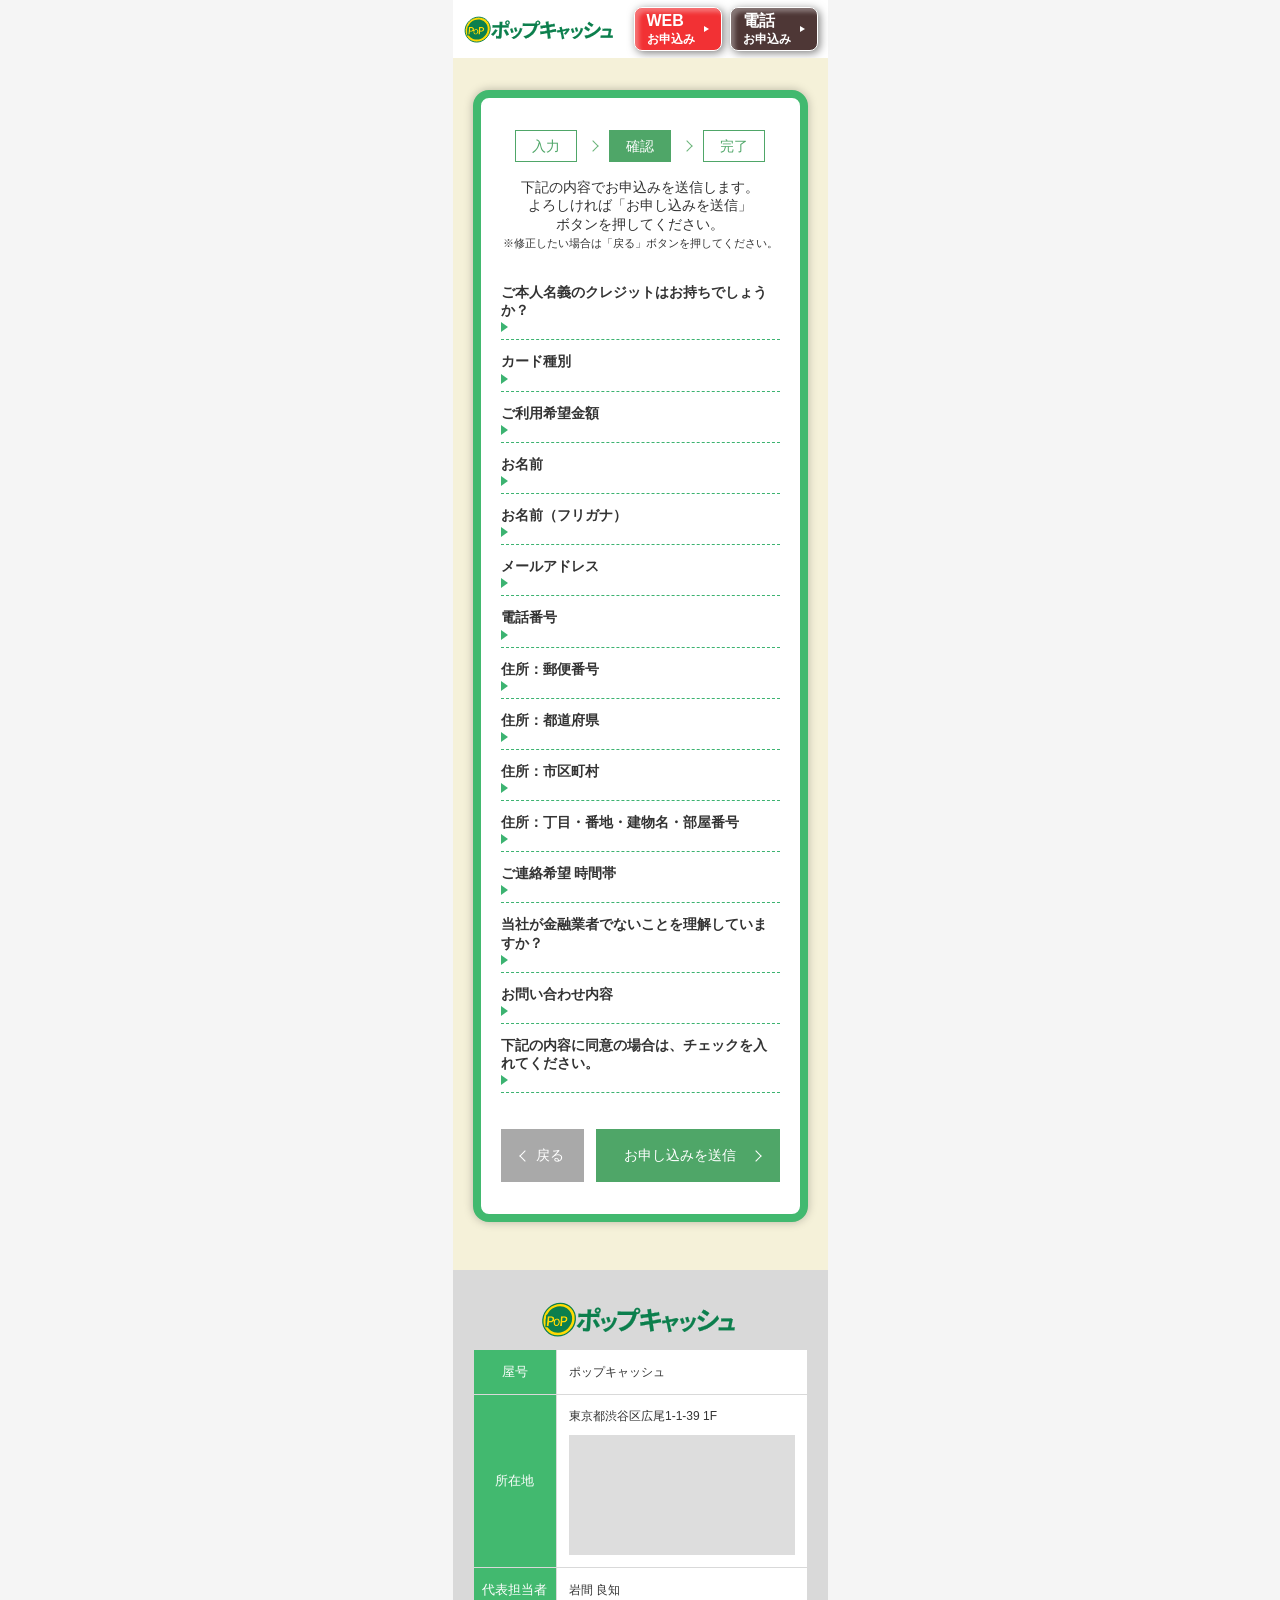
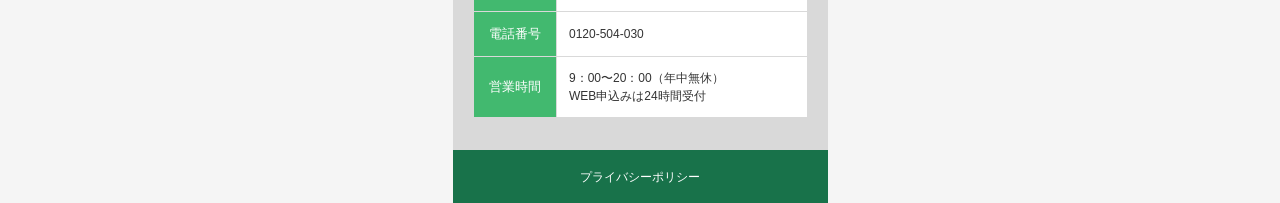
==== confirm.html @ c1fc719c "form確認ページ途中" ====
<!DOCTYPE html>
<html lang="ja">
<head>
  <meta charset="UTF-8" />
  <meta name="viewport" content="width=device-width, initial-scale=1.0" />

  <title>ポップキャッシュ</title>

  <!-- CSS -->
  <link rel="stylesheet" href="css/style.css" />
  <link rel="stylesheet" href="css/component.css" />

<!-- Swiper CSS -->
<link
  rel="stylesheet"
  href="https://cdn.jsdelivr.net/npm/swiper@11/swiper-bundle.min.css"
/>

</head>

<body>
  <div class="wrapper">

  <!-- Header -->
  <header class="header">
    <div class="container header__inner">
  
      <h1 class="header__logo">
        <img src="img/common-logo.svg" alt="ポップキャッシュ">
      </h1>
  
      <div class="header__actions">
        <a href="#form" class="header__btn header__btn--red">
          <span class="header__btn-main">WEB</span>
          <span class="header__btn-sub">お申込み</span>
        </a>
        
        <a href="#" class="header__btn header__btn--dark">
          <span class="header__btn-main">電話</span>
          <span class="header__btn-sub">お申込み</span>
        </a>
      </div>
  
    </div>
  </header>

    <!-- フォーム -->
    <section class="form_confirm">
      <div class="form__inner">
        <!-- ステップ -->
        <div class="form__step">
          <div class="form__stepItem">入力</div>
          <div class="form__stepArrow"></div>
          <div class="form__stepItem is-active">確認</div>
          <div class="form__stepArrow"></div>
          <div class="form__stepItem">完了</div>
        </div>
      
        <p class="form__note">
          下記の内容でお申込みを送信します。<br>
          よろしければ「お申し込みを送信」<br>
          ボタンを押してください。<br>
          <span>※修正したい場合は「戻る」ボタンを押してください。</span>
        </p>

        <div class="confirmItem">
          <p>ご本人名義のクレジットはお持ちでしょうか？</p>
          <p class="js-card"></p>
        </div>
        
        <div class="confirmItem">
          <p>カード種別</p>
          <p class="js-cardType"></p>
        </div>
        
        <div class="confirmItem">
          <p>ご利用希望金額</p>
          <p class="js-amount"></p>
        </div>
        
        <div class="confirmItem">
          <p>お名前</p>
          <p class="js-fullname"></p>
        </div>
        
        <div class="confirmItem">
          <p>お名前（フリガナ）</p>
          <p class="js-furigana"></p>
        </div>
        
        <div class="confirmItem">
          <p>メールアドレス</p>
          <p class="js-email"></p>
        </div>
        
        <div class="confirmItem">
          <p>電話番号</p>
          <p class="js-tel"></p>
        </div>
        
        <div class="confirmItem">
          <p>住所：郵便番号</p>
          <p class="js-postnumber"></p>
        </div>
        
        <div class="confirmItem">
          <p>住所：都道府県</p>
          <p class="js-prefecture"></p>
        </div>
        
        <div class="confirmItem">
          <p>住所：市区町村</p>
          <p class="js-city"></p>
        </div>
        
        <div class="confirmItem">
          <p>住所：丁目・番地・建物名・部屋番号</p>
          <p class="js-address"></p>
        </div>
        
        <div class="confirmItem">
          <p>ご連絡希望 時間帯</p>
          <p class="js-preferredContactTime"></p>
        </div>
        
        <div class="confirmItem">
          <p>当社が金融業者でないことを理解していますか？</p>
          <p class="js-agreement_not_financial"></p>
        </div>
        
        <div class="confirmItem">
          <p>お問い合わせ内容</p>
          <p class="js-content"></p>
        </div>

        <div class="confirmItem">
          <p>下記の内容に同意の場合は、チェックを入れてください。</p>
          <p class="js-agree"></p>
        </div>
      
      
        <!-- ボタン -->
        <div class="form__submit form__submit_confirm">
          <button type="button" class="back-button" onclick="history.back()">戻る</button>
          <button type="button" class="js-confirm">お申し込みを送信</button>
        </div>

      </div>      
    </section>

    <!-- 会社概要 -->
    <section class="company">
      <div class="company__inner">
        <div class="company__title">
          <img src="img/common-logo.svg" alt="ポップキャッシュ">
        </div>
        <table class="company__table">
          <tr>
            <th>屋号</th>
            <td>ポップキャッシュ</td>
          </tr>
          <tr>
            <th>所在地</th>
            <td>
              東京都渋谷区広尾1-1-39 1F
              <div class="company__map">
                <iframe
                src="https://www.google.com/maps?q=東京都渋谷区広尾1-1-39&z=14&output=embed"
                width="100%"
                height="120"
                style="border:0;"
                loading="lazy">
              </iframe>
              </div>
            </td>
          </tr>
          <tr>
            <th>代表担当者</th>
            <td>岩間 良知</td>
          </tr>
          <tr>
            <th>電話番号</th>
            <td>0120-504-030</td>
          </tr>
          <tr>
            <th>営業時間</th>
            <td>
              9：00〜20：00（年中無休）<br>
              WEB申込みは24時間受付
            </td>
          </tr>
        </table>
      </div>
    </section>

    <!-- フッター -->
    <footer class="footer">
      <a href="#" class="footer__link">プライバシーポリシー</a>
    </footer>

    <!-- モーダル -->
    <div class="modal" id="privacyModal">
      <div class="modal__overlay"></div>
      <div class="modal__content">
        <button class="modal__close"></button>      
        <div class="modal__inner">
          <h2 class="modal__title">プライバシーポリシー</h2>      
          <div class="modal__body">
            <p>
              ポップキャッシュ（以下『当サイト』と言う）は、お客様の情報の保護に関しまして細心の注意を払って参りましたが、昨今の個人情報の漏えい等の事件・事故が頻繁に取りざたされている状況に鑑み、私どもは改めて個人情報を保護、管理することが弊社の事業活動の根幹に関わる責務であることを再確認し、すべての従業員が以下の項目について取り組むべく宣言致します。の情報の保護に関しまして細心の注意を払って参りましたが...
            </p>      
            <ul>
              <li>
                当サイトは、あらかじめご本人から同意を得た場合、又は法令により認められている場合を除き、通知若しくは公表した利用目的のため、又は取得状況からみて明らかな利用目的のためにのみ個人情報を利用致します。
              </li>
              <li>
                当サイトは、あらかじめご本人から同意を得た場合、又は法令により認められている場合を除き、個人情報を第三者に開示又は提供いたしません。
              </li>
              <li>
                当サイトは、個人情報への不正アクセス、個人情報の紛失、破壊、改ざん又は漏えい等を防止するために、個人情報を安全に管理し、セキュリティの確保・向上及び是正に努めます。
              </li>
            </ul>
          </div>
        </div>
      </div>
    </div>

    <!-- JS -->
    <script src="https://cdn.jsdelivr.net/npm/swiper@11/swiper-bundle.min.js"></script>
    <script src="js/main.js"></script>
    <script src="js/form.js"></script>

    <script>
      // =========================
      // confirm表示
      // =========================
      const raw = sessionStorage.getItem('formData');
      const data = raw ? JSON.parse(raw) : null;

      if (data) {
        document.querySelector('.js-card').textContent =
          data.card === 'yes' ? 'はい' : 'いいえ';

        document.querySelector('.js-cardType').textContent = data.cardType || '';
        document.querySelector('.js-amount').textContent = data.amount + '万円';

        document.querySelector('.js-fullname').textContent = data.fullname || '';
        document.querySelector('.js-furigana').textContent = data.furigana || '';
        document.querySelector('.js-email').textContent = data.email || '';
        document.querySelector('.js-tel').textContent = data.tel || '';

        document.querySelector('.js-postnumber').textContent = data.postnumber || '';
        document.querySelector('.js-prefecture').textContent = data.prefecture || '';
        document.querySelector('.js-city').textContent = data.city || '';
        document.querySelector('.js-address').textContent = data.address || '';

        document.querySelector('.js-preferredContactTime').textContent =
          data.preferredContactTime || '';

        document.querySelector('.js-agreement_not_financial').textContent =
          data.agreement_not_financial === 'yes' ? 'はい' : 'いいえ';

        document.querySelector('.js-content').textContent = data.content || 'ー';

        document.querySelector('.js-agree').textContent =
          data.agreement === 'yes' ? '同意する' : 'ー';
      }
    </script>

  </body>
</html>
---- css/style.css ----
/* =========================
   reset
========================= */
*,
*::before,
*::after {
  box-sizing: border-box;
}

body, h1, h2, h3, p, ul, li {
  margin: 0;
  padding: 0;
}

ul {
  list-style: none;
}

img {
  max-width: 100%;
  display: block;
}

a {
  text-decoration: none;
  color: inherit;
}

/* =========================
   base
========================= */
body {
  font-family: "Noto Sans JP", sans-serif;
  color: #333;
  line-height: 1.3;
  background: #f5f5f5;
}

/* =========================
   layout
========================= */
.wrapper {
  max-width: 375px;
  margin: 0 auto;
  background: #fff;
}

.container {
  max-width: 375px;
  margin: 0 auto;
  padding: 0 20px;
}

.section {
  padding: 48px 0;
}

.fv {
  padding: 0;
}


/* =========================
   header
========================= */
.header {
  height: 58.31px;
}

.header__inner {
  display: flex;
  align-items: center;
  justify-content: space-between;
  height: 100%;
  padding: 0 10px;
}

/* ロゴ */
.header__logo img {
  width: 154px;
  height: 27px;
}

/* ボタンエリア */
.header__actions {
  display: flex;
  gap: 8px;
}

/* ボタン共通 */
.header__btn {
  width: 88px;
  height: 44px;
  display: flex;
  flex-direction: column;
  justify-content: center;
  align-items: flex-start; /* ←ここ変更 */
  padding-left: 12px; /* ←これ重要 */
  font-family: "Noto Sans JP", sans-serif;
  color: #fff;
  border: 1px solid #fff;
  border-radius: 8px;
  text-decoration: none;
}

.header__btn-main {
  font-size: 16px;
  font-weight: 700;
  line-height: 130%;
}

.header__btn-sub {
  font-size: 12px;
  font-weight: 700;
  line-height: 130%;
}

.header__btn--red {
  background: #F23134;
}

.header__btn--dark {
  background: #4E3736;
}

.header__btn {
  box-shadow: 2px 2px 8px rgba(0,0,0,0.5),
  inset 4px 4px 4px rgba(255,255,255,0.32);
  position: relative;
  padding-right: 12px; /* 矢印分余白 */
}

.header__btn::after {
  content: "";
  position: absolute;
  right: 12px;
  top: 50%;
  transform: translateY(-50%);
  width: 0;
  height: 0;
  border-top: 3px solid transparent;
  border-bottom: 3px solid transparent;
  border-left: 5px solid #fff;
}

/* =========================
   fv
========================= */
.fv {
  position: relative;
  background: #4FA668;
  overflow: hidden;
  min-height: 430px;
}

.fv__inner {
  position: relative;
  width: 100%;
  max-width: 375px;
  margin: 0 auto;
}

.fv__woman {
  position: absolute;
  left: 100px;
  top: 155px;
  width: 277px; 
}

.fv__badge {
  position: absolute;
  right: 17px;
  top: 25px;
  width: 86px;
}

.fv__text {
  padding: 29px 26px 0;
  color: #fff;  
}

.fv__catch {
  font-size: 18px;
  margin-bottom: 8px;
}

.fv__title img {
  display: block;
  margin: 0 auto;
  max-width: 320px;
  width: 100%;
}

.fv__metric {
  display: block;
  transform: none;
  margin-left: -26px;
}
.fv__metric2 {
  display: block;
  transform: none;
  margin-left: -26px;
  margin-top: -25px;
}

.fv__metricImg {
  width: 100%;
  max-width: 290px;
}

.fv__catchWrap {
  display: inline-block;
  margin-bottom: 5px;
}

.fv__catch {
  font-size: 32px;
  line-height: 1;
}

.fv__catch .highlight {
  background: #FFF8BD;
  color: #18724A;
  display: inline-block;
  line-height: 1;
  padding: 3px 3px 0;
}

.fv__catch .normal {
  color: #fff;
  font-size: 31px;
}

.fv__label {
  margin-top: 8px;

  display: inline-block;
  padding: 4px 12px;

  font-size: 16px;
  font-weight: 700;
  color: #fff;

  background: #18724A;
  border: 1px solid #fff;
  border-radius: 999px;
}

/* .fv::before {
  content: "";
  position: absolute;
  left: 0;
  top: 45%;
  width: 100%;
  height: 140px;
  background:
    url("../img/fv-back.png") no-repeat center / cover;
}

.fv::after {
  content: "";
  position: absolute;
  left: 0;
  top: 80%;
  width: 100%;
  height: 140px;
  background:
    url("../img/fv-back.png") no-repeat center / cover;
} */

/* .fv__metric {
  display: flex;
  align-items: center;
  gap: 8px;
  transform: rotate(-5.25deg);
}

.fv__speed {
  width: 28px;
}

.fv__right {
  display: flex;
  flex-direction: column;
}

.fv__topNote {
  display: flex;
  align-items: center;
  justify-content: center;
  gap: 6px;
  margin-bottom: 4px;
}

.fv__topNote .text {
  font-size: 12px;
  font-weight: 500;
  color: #333333;
}

.fv__topNote .line {
  width: 20px;
  height: 1px;
  background: #333333;
}

.value {
  display: flex;
  align-items: baseline;
  gap: 2px;
}

.big {
  font-size: 62px;
  font-weight: 700;
  text-shadow: 2px 3px 3px rgba(0, 0, 0, 0.62);
  color: #FFDA03;
}

.mid {
  font-size: 33px;
  font-weight: 700;
  text-shadow: 2px 3px 3px rgba(0, 0, 0, 0.62);
  color: #FFDA03;
}

.dot {
  font-size: 35px;
  font-weight: 700;
}

.small {
  font-size: 25px;
  font-weight: 700;
} */


/* =========================
   CTAエリア、リニューアルキャンペーン 
========================= */
.ctaArea {
  background: #F5F1D9; 
  padding: 40px 20px 80px;
  position: relative;
  width: 100%;
  max-width: 375px;
  margin: 0 auto;
  overflow: visible;
}

.ctaArea::after {
  content: "";
  position: absolute;
  left: 0;
  bottom: 0;
  width: 100%;
  height: 53px; /* ←波の高さと同じくらい */
  background: #E9E9E9;
  z-index: 0;
}

.ctaArea__wave {
  position: absolute;
  bottom: 0;
  left: 0;
  width: 100%;
  height: 53px;
  background: url("../img/wave.png") no-repeat center / cover;
  z-index: 1;
}

.fv__campaign {
  margin-top: -90px;
  position: relative;
  z-index: 2;
  width: 340px;
  margin-left: auto;
  margin-right: auto;
  border-radius: 8.5px;
  overflow: hidden;
  box-shadow: 0 0 31.88px rgba(0, 0, 0, 0.35);
  background: linear-gradient(
    to bottom,
    #FFDA03 42%,
    #FFB803 100%
  );
}

.fv__campaign-main{
  margin: 8px 0;
}

.fv__campaign-title {
  text-align: center;
  font-size: 21px; /* ←ここ重要 */
  font-weight: 700;
  color: #18724A;
  line-height: 1; /* ←詰める */
  padding: 12px 0 14px; /* ←下に余白追加 */
  border-bottom: none;
  position: relative;
}

.fv__campaign-title::after {
  content: "";
  position: absolute;
  left: 50%;
  transform: translateX(-50%);
  bottom: 6px;
  width: 80%;
  border-bottom: 2px dashed #18724A;
}

.fv__campaign-main {
  text-align: center;
  padding: 16px 0;
}

.fv__campaign-main .text {
  font-weight: 700;
  color: #18724A;
  line-height: 0;
}

.fv__campaign-main .label {
  font-size: 23px;
  margin-right: 4px;
}

.fv__campaign-main .num {
  font-size: 55px;
  color: #18724A; /* ←中が緑 */
  -webkit-text-stroke: 1.5px #fff;
  text-shadow: 3.95px 3.95px 3.95px rgba(0,0,0,0.4);
  letter-spacing: -0.06em;
}

.fv__campaign-main .percent {
  font-size: 32px;
  color: #18724A;
  -webkit-text-stroke: 1.0px #fff;
  text-shadow: 3.95px 3.95px 3.95px rgba(0,0,0,0.4);
  letter-spacing: -0.15em;
}

.fv__campaign-main .up {
  font-size: 47px;
  color: #18724A;
  -webkit-text-stroke: 1.5px #fff;
  text-shadow: 3.95px 3.95px 3.95px rgba(0,0,0,0.4);
  letter-spacing: -0.04em;
}

.fv__campaign-main .unit {
  font-size: 24px;
  color: #fff;
}

.fv__campaign-note {
  background: #18724A;
  text-align: center;
  font-size: 12px;
  color: #fff;
  padding: 6px 0;
}


/* =========================
   CTAエリア
========================= */
.ctaArea__buttons {
  margin-top: 16px;
  display: flex;
  flex-direction: column;
  gap: 12px;
}


/* =========================
   problem
========================= */
.problem {
  background: #E9E9E9;
  padding: 40px 20px 56px;
  max-width: 375px;
  width: 100%;
  margin: 0 auto;
}

.problem .section-sub {
  display: none;
}

.problem .section-title {
  margin: 0 auto;
  width: fit-content;
  font-size: 28px;
  line-height: 1.4;
  font-weight: 700;
  color: #333;
  text-align: center;
  letter-spacing: 0.02em;
}

.problem .section-title::before {
  content: "";
  display: block;
}

.problem .section-title .is-mark,
.problem__titleMark {
  background: #104E33;
  color: #fff;
  display: inline-block;
  padding: 0 4px 2px;
  line-height: 1.1;
}

.problem__inner {
  margin-top: 16px;
  display: flex;
  flex-direction: column;
  align-items: center;
  gap: 15px;
}

.problemItem {
  display: flex;
  align-items: center;
  gap: 10px;
}

.problemItem--right {
  justify-content: flex-start;
  gap: 15px;
}

.problemItem--left {
  justify-content: flex-end;
  gap: 15px;
}

.problemItem__avatar {
  flex: 0 0 66px;
  width: 66px;
  height: 66px;
  border-radius: 50%;
  object-fit: cover;
}

.problemItem__bubble {
  position: relative;
  width: 198px;
  min-height: 65px;
  background: #fff;
  border-radius: 6px;
  box-shadow: 4px 4px 8px rgba(0, 0, 0, 0.25);
  padding: 10px 16px;
  display: flex;
  align-items: center;
  justify-content: center;
}

.problemItem--right .problemItem__bubble::before,
.problemItem--left .problemItem__bubble::before {
  content: "";
  position: absolute;
  top: 25px;
  width: 0;
  height: 0;
  border-top: 9px solid transparent;
  border-bottom: 9px solid transparent;
}

.problemItem--right .problemItem__bubble::before {
  left: -9px;
  border-right: 10px solid #fff;
}

.problemItem--left .problemItem__bubble::before {
  right: -9px;
  border-left: 10px solid #fff;
}

.problemItem__text {
  font-family: "Noto Sans JP", sans-serif;
  font-size: 16px;
  line-height: 130%;
  color: #333;
  font-weight: 700;
}

.problemItem__mark {
  display: inline-block;
  background: #104E33;
  color: #fff;
  padding: 3px;
  line-height: 1.1;
  margin-left: -3px;
}

/* タイトルの一部マーカー用 */
.problem .section-title .mark {
  display: inline-block;
  background: #104E33;
  color: #fff;
  padding: 3px;
  padding-right: 6px;
  line-height: 1.1;
}

/* =========================
   reason（number内包）
========================= */
.reason {
  max-width: 375px;
  width: 100%;
  margin: 0 auto;
  position: relative;
}

/* ポップキャッシュですべて解決カード */
.solution {
  position: relative;
  z-index: 10;
  margin-top: -40px; /* ← problemに食い込ませる */
  margin-bottom: -50px;
  text-align: center;
}
.solution__inner {
  position: relative;
  display: inline-block;
  background: #FFDA03;
  color: #18724A;
  padding: 12px 0 8px;
  border-radius: 8px;
  line-height: 130%;
  font-weight: 700;
  text-align: center;
  box-shadow: 0 4px 8px rgba(0,0,0,0.25);
  width: 294px;
}
.solution__inner::after {
  content: "";
  position: absolute;
  bottom: -10px;
  left: 50%;
  transform: translateX(-50%);
  border-left: 8px solid transparent;
  border-right: 8px solid transparent;
  border-top: 10px solid #FFDA03;
}
.solution__deco {
  position: absolute;
  width: 42px;
}
.solution__deco--left {
  left: 15px;
  top: 10px;
}
.solution__deco--right {
  right: 15px;
  top: 10px;
}
.solution__text {
  line-height: 130%;
  font-weight: 700;
  color: #333;
  text-shadow: 0 4px 4px rgba(0,0,0,0.25);
}
.solution__top {
  font-size: 18px;
}
.solution__bottom {
  font-size: 28px;
  line-height: 1.2;
}

/* 上（緑） */
.reason__top {
  background: #4FA668;
  padding: 60px 0 40px;
  color: #fff;
}

.reason__lead {
  text-align: center;
  margin-bottom: 16px;
  margin-top: 20px;
}

.reason__sub {
  font-size: 14px;
  font-weight: 700;
  color: #FFE75B;
  line-height: 1;
}

.reason__main {
  font-size: 16px;
  font-weight: 700;
  color: #FFE75B;
  line-height: 1;
}

.reason__main .no {
  font-size: 28px;
}

.reason__main .num {
  font-size: 33px;
}

.reason__laurel {
  display: flex;
  align-items: center;
  justify-content: center;
  gap: 8px;
}

.reason__laurel img {
  width: 24px;
}

.reason__title {
  position: relative;
  text-align: center;
  color: #fff;
  font-weight: 700;
  line-height: 1.3;
}

.reason__title-top {
  font-size: 24px;
}

.reason__title-bottom {
  font-size: 28px;
}

.reason__star {
  position: absolute;
  width: 24px;
}

.reason__star--left {
  left: 35px;
  top: 10px;
}

.reason__star--right {
  right: 35px;
  top: 10px;
}


/* カード横並び */
.reason__list {
  margin-top: 45px;
  display: flex;
  gap: 6px;
}

.reasonItem {
  background: #fff;
  border-radius: 8px;
  width: 100%;
  padding: 24px 0 8px;
  text-align: center;
  box-shadow: 0 4px 8px rgba(0,0,0,0.25);
  flex: 1;
  position: relative;
  display: flex;
  flex-direction: column;
  align-items: center;
}

.reasonItem__pointWrap {
  position: absolute;
  top: -24px;
  left: 50%;
  transform: translateX(-50%);
}
.reasonItem__point {
  background: #fff;
  width: 48px;
  height: 48px;
  border-radius: 50%;
  display: flex;
  flex-direction: column;
  justify-content: center;
  align-items: center;
  font-size: 10px;
  color: #4FA668;
  font-weight: 700;
  font-size: 7px;
}
.reasonItem__point span {
  font-size: 18px;
  margin-top: -6px;
}

.reasonItem__title {
  font-size: 14px;
  line-height: 1.3;
  font-weight: 700;
  color: #18724A;
  margin-bottom: 8px;
}

.reasonItem__image {
  margin-bottom: 8px;
}

.reasonItem__desc {
  font-size: 14px;
  font-weight: 700;
  color: #333;
  line-height: 1.3;
}

.reasonItem__desc .num {
  font-size: 22px;
}

.reasonItem__desc .highlight {
  background: linear-gradient(
    transparent 60%,
    #FFDA03 60%
  );
  padding: 0 2px;
}

/* =========================
   number
========================= */
.reason__number {
  background: #4FA668;
  padding: 15px 0 32px;
}

.number__inner {
  position: relative;
  background-color: #F5F1D9;
  border-radius: 0 0 16px 16px;
  padding: 32px 12px;
  overflow: hidden;
  background-image:
    linear-gradient(#fff 1px, transparent 1px),
    linear-gradient(90deg, #fff 1px, transparent 1px);
  background-size: 8px 8px;
}

.number__header .number__clip {
  position: absolute;
  top: -23px;
  left: 12px;
  width: 40px;
}

.number__header {
  position: relative;
  background: #18724A;
  border-radius: 16px 16px 0 0;
  padding: 16px 12px;
  text-align: center;
}

.number__title {
  color: #fff;
  font-size: 20px;
  font-weight: 700;
}
.number__title span {
  font-size: 24px;
}

.number__labelBox {
  position: absolute;
  background: #fff;
  padding: 6px 12px;
  border-radius: 6px;
  font-size: 16px;
  font-weight: 700;
  line-height: 1.3;
  box-shadow: 0 4px 4px rgba(0,0,0,0.25);
  text-align: center;
  min-width: 140px;
}

.number__labelBox::after {
  content: "";
  position: absolute;
  bottom: -8px;
  left: 60%;
  transform: translateX(-50%);  
  border-left: 8px solid transparent;
  border-right: 8px solid transparent;
  border-top: 8px solid #fff;
}

.number__labelBox span {
  background: #FFDA03;
  padding: 0 6px;
  font-size: 20px;
  display: inline-block;
}

/* 左 */
.number__labelBox--left {
  top: 20px;
  left: 20px;
}

/* 右 */
.number__labelBox--right {
  top: 20px;
  right: 10px;
}

.number__graphs {
  display: flex;
  justify-content: space-between;
  align-items: center;
  margin-top: 50px;
}

.number__graph--left {
  position: relative;
  width: 48%;
}

.number__graph--left img {
  width: 100%;
}

.number__graph--right {
  width: 48%;
}

.number__graph--right img {
  width: 100%;
}

.number__result {
  position: relative;
  margin-top: 24px;
  display: flex;
  align-items: center;
  justify-content: center;
}

/* 月桂樹 */
.number__laurel {
  width: 24px;
}

.number__laurel--left {
  margin-right: 6px;
}

.number__laurel--right {
  margin-left: 6px;
}

/* テキスト全体 */
.number__text {
  text-align: left;
}

/* 利用者実績 */
.number__label {
  font-size: 14px;
  color: #18724A;
  font-weight: 700;
  margin-bottom: 2px;
  line-height: 1;
  margin-left: 30px;
}

/* メイン */
.number__main {
  font-weight: 700;
  color: #18724A;
  background-size: contain;
  display: inline-block;
  padding-bottom: 6px;
  letter-spacing: -0.03em;
  line-height: 1;
}

/* 数字 */
.number__main .num {
  font-size: 36px;
  position: relative;
  display: inline-block;
  z-index: 1;
}

.number__main .num::before {
  content: "";
  position: absolute;
  left: -5px;           /* ← 左にはみ出す */
  bottom: -5px;
  width: calc(100% + 30px); /* ← 横幅広げる */
  height: 15px;
  background: url("../img/underline.svg") no-repeat center / 100% 100%;
  transform: translateY(6px);
  z-index: -1;
}

/* 人を */
.number__main .unit {
  font-size: 20px;
}

/* 突破!! */
.number__main .strong {
  font-size: 36px;
}


/* =========================
   CTA（下部）
========================= */

.cta {
  background: #FFDA03; /* ← Figma yellow */
  padding: 20px;
  position: relative;
  overflow: hidden;
  width: 100%;
  max-width: 375px;
  margin: 0 auto;
}

/* 内側 */
.cta__inner {
  position: relative;
}

/* テキスト */
.cta__lead {
  font-size: 18px;
  font-weight: 700;
  line-height: 1.3;
  color: #333;
  margin-bottom: 13px;
  margin-left: 22px;
}

/* 女性 */
.cta__woman {
  position: absolute;
  right: 30px;
  top: -10px;
  width: 110px;
}

/* ボタン */
.cta__buttons {
  display: flex;
  flex-direction: column;
  gap: 16px;
}


/* =========================
   compare
========================= */
.compare {
  background: #F5F1D9;
  width: 100%;
  max-width: 375px;
  margin: 0 auto;
  padding: 32px 20px 40px;
  overflow: visible;
}

.compare__heading {
  display: flex;
  align-items: center;
  justify-content: center;
  gap: 8px;
  margin-bottom: 20px;
}

.compare__icon img {
  width: 110px;
}

.compare__title {
  color: #18724A;
  font-weight: 700;
  line-height: 1.2;
}

.compare__title-top {
  display: block;
  font-size: 24px;
}

.compare__title-bottom {
  display: block;
  font-size: 30px;
}

/* =========================
   compare table
========================= */
/* 横並び */
.compare__flex{
  display:flex;
  justify-content:center;
  align-items: flex-end;
  margin-bottom: 16px;
}

/* カラム */
.compare__col{
  display:flex;
  flex-direction:column;
}

/* セル共通 */
.cell{
  display:flex;
  align-items:center;
  justify-content:center;
  font-weight:bold;
  border-bottom:1px solid #F5F1D9;
}

/* 左 */
.compare__col--label{
  width: 98px;
}

/* 中央 */
.compare__col--main{
  width: 118px;
}

/* 右 */
.compare__col--sub{
  width: 119px;
}

/* 左 */
.compare__col--label .cell{
  display: flex;
  align-items: flex-end;
  justify-content: flex-end;
  background:#BAD2C3;
  color:#18724A;
  padding: 18px 8px 12px;
  font-size: 16px;
}
.compare__col--label .cell span{
  font-size: 12px;
}

/* 左ヘッダ */
.compare__col--label .head{
  background:#18724A;
  color:#fff;
  padding: 8px 0;
  font-size: 12px;
}

.compare__col--label .head span{
  font-size: 10px;
}

/* 中央（🔥メイン） */
.compare__col--main{
  background:#F5F1D9;
  border:5px solid #FFD400;
  border-radius:12px;
  margin:0;
  transform: translateY(5px);
  box-shadow:0 6px 12px rgba(0,0,0,0.2);
  position: relative;
  z-index: 1;
}

.compare__col--main .cell{
  display: flex;
  align-items: flex-end; /* ← 下揃え */
  background:transparent;
  font-size:23px;
  font-weight: bold;
  border-bottom:1px solid #fff;
  padding: 13px 0 8px;
}

.compare__col--main .cell span{
  font-size:12px;
  margin-bottom: 2px;
}

.compare__col--main .cell:last-child{
  border-bottom:none;
}

/* 上の星 */
.compare__col--main::before {
  content: "";
  position: absolute;
  top: -15px;
  left: 85%;
  transform: translateX(-50%);
  width: 58px;
  height: 32px;
  background: url(../img/compare-star-upper.svg) no-repeat center / contain;
  pointer-events: none;
}

/* 下の星 */
.compare__col--main::after {
  content: "";
  position: absolute;
  bottom: -15px;
  left: 15%;
  transform: translateX(-50%);
  width: 58px;
  height: 32px;
  background: url("../img/compare-star-buttom.svg") no-repeat center / contain;
  pointer-events: none;
}

/* 中央ヘッダ */
.compare__col--main .head{
  background:#FFD400;
  color:#333;
  font-size: 17px;
  font-weight: bold;
  padding: 5px 0;
  text-align: center;
}

/* 右 */
.compare__col--sub .cell{
  background:#F5F4F4;
  display:flex;
  justify-content:space-around;
  position: relative;
  padding: 17px 0 8px;
  font-size: 20px;
  color: gray;
}

.compare__col--sub .cell .percent{
  font-size: 12px;
}

/* 右ヘッダ */
.compare__col--sub .head{
  background:gray;
  color:#fff;
  padding: 8px 0;
  font-size: 12px;
}

/* 縦線を中央に引く */
.compare__col--sub .cell::after {
  content: "";
  position: absolute;
  top: 0;
  bottom: 0;
  left: 50%;
  width: 1px;
  background: #F5F1D9;
}

.compare__note {
  font-size: 12px;
}


/* =========================
   compare 仕組み
========================= */
.system__inner {
  margin-top: 16px;
  margin-bottom: 8px;
}

.system__inner img {
  width: 100%;
  height: auto;
  display: block;
}

.system p {
  font-size: 12px;
}


/* =========================
   flow
========================= */

.flow {
  width: 100%;
  max-width: 375px;
  margin: 0 auto;
  padding: 40px 20px 165px;
}

.flow__inner img {
  width: 100%;
  height: auto;
  display: block;
}

.flow__title {
  color: #18724A;
  font-weight: 700;
  line-height: 1.4;
  font-size: 24px;
  text-align: center;
  margin-bottom: 16px;
}

/* =========================
   user（voiceに内包）
========================= */
.voice {
  width: 100%;
  max-width: 375px;
  margin: 0 auto;
  padding: 0 20px 40px;
  background: #E3EFE7;
  position: relative;
  overflow: visible;
}

.voice__inner {
  padding-top: 158px;
}

.user {
  z-index: 10;
  text-align: center;
  position: absolute;
  top: -114px;
  left: 20px;
  right: 20px;
  margin-top: 0;
}

.user__inner img {
  width: 100%;
  height: auto;
  display: block;
}

/* =========================
   voice
========================= */
.voice .section-title {
  color: #18724A;
  font-weight: 700;
  line-height: 1.4;
  font-size: 24px;
  text-align: left;
  margin-bottom: 16px;
}

.voice__slider {
  overflow: visible;
}

.voice .swiper-wrapper {
  display: flex;
  align-items: stretch;
}

.voice .swiper-slide {
  width: 193px;
  flex-shrink: 0;
  height: auto;
}

.voiceCard {
  background: #fff;
  border-radius: 12px;
  padding: 20px 16px;
  text-align: center;
  box-shadow: 0 0 16px rgba(0,0,0,0.1);
  height: 100%;
}

.voiceCard__avatar {
  width: 80px;
  height: 80px;
  margin: 0 auto 8px;
  border-radius: 50%;
  overflow: hidden;
}

.voiceCard__avatar img {
  width: 100%;
  height: 100%;
  object-fit: cover;
}

.voiceCard__meta {
  font-size: 12px;
  color: #9A9999;
  margin-bottom: 16px;
}

.voiceCard__title {
  font-size: 18px;
  font-weight: 700;
  color: #18724A;
  margin-bottom: 18px;
  line-height: 1.2;
  position: relative;
  display: inline-block;
}

.voiceCard__title::after {
  content: "";
  position: absolute;
  left: -10px;
  bottom: -5px;
  width: calc(100% + 20px);
  height: 1px;
  background: #18724A;
}

.voiceCard__title::before {
  content: "";
  position: absolute;
  left: 50%;
  transform: translateX(-50%);
  bottom: -10px;
  width: 0;
  height: 0;
  border-left: 6px solid transparent;
  border-right: 6px solid transparent;
  border-top: 6px solid #18724A;
}

.voiceCard__text {
  font-size: 13px;
  line-height: 1.3;
  color: #333;
  text-align: left;
}

.voice__progress {
  margin-top: 32px;
  width: 100%;
  height: 6px;
  background: #ddd;
  border-radius: 999px;
  overflow: hidden;
}

.voice__bar {
  width: 20%;
  height: 100%;
  background: #4FA668;
  border-radius: 999px;
  transition: width 0.3s;
}

/* =========================
   check
========================= */
.check {
  background: #fff;
  text-align: center;
  position: relative;
  width: 100%;
  max-width: 375px;
  margin: 0 auto;
  position: relative;
  padding: 50px 0 0;
}

.check::before {
  content: "";
  position: absolute;
  top: -10px;
  left: 0;
  width: 100%;
  height: 24px;
  background-image: url("../img/file-spring.svg");
  background-repeat: no-repeat;   /* ← ここ変更 */
  background-size: 100% 31px;     /* ← 幅を合わせる */
  z-index: 2;
}

/* 内側 */
.check__inner {
  max-width: 340px;
  margin: 0 auto;
  text-align: center;
  position: relative;  
}

.tile-bg {
  background-color: #fafafa;
  background-image: 
    linear-gradient(rgba(0,0,0,0.05) 1px, transparent 1px),
    linear-gradient(90deg, rgba(0,0,0,0.05) 1px, transparent 1px);
  background-size: 8px 8px;
}

.check__headline {
  display: flex;
  align-items: center;
  justify-content: center;
  position: relative;
  padding-bottom: 16px;
  margin-bottom: 16px;
}

.check__headline::after {
  content: "";
  position: absolute;
  left: 0;
  bottom: 0;
  width: 100%;
  border-bottom: 1px dashed #18724A;
}

/* 画像サイズ固定 */
.check__image {
  width: 120px;
}

/* 左側（テキスト） */
.check__label,
.check__title {
  text-align: center;
}

/* 右側に画像を寄せる用 */
.check__inner img {
  max-width: 100%;
  height: auto;
}

/* ラベル */
.check__label {
  display: inline-block;
  font-size: 16px;
  font-weight: 700;
  background: #fff;
  color: #18724A;
  padding: 4px 8px;
  border-radius: 4px;
  margin-bottom: 8px;
  border: 1px solid #18724A; 
}

.check__title {
  font-weight: 700;
  color: #333;
  line-height: 1.3;
}

/* 現金化業者 */
.check__title-top {
  font-size: 20px;
}

/* 信頼度 */
.check__title-main {
  font-size: 24px;
}

/* 5つの〜チェック */
.check__title-sub {
  font-size: 20px;
}

/* リスト */
.check__list {
  display: flex;
  flex-direction: column;
  gap: 16px;
  padding: 0 20px;
}

/* アイテム */
.checkItem {
  display: flex;
  align-items: flex-start;
  gap: 4px;
  text-align: left;
}

.checkItem img {
  width: 24px;          /* ←少し小さく */
  height: 24px;
  flex-shrink: 0;
}

.checkItem__title {
  font-size: 20px;
  font-weight: 700;
  color: #18724A;
  line-height: 1.3;
  margin-bottom: 4px;
}

.checkItem__text {
  font-size: 14px;
  color: #333;
  line-height: 1.2;
}

/* 下の緑エリア */
.check__bottom {
  position: relative;
  background: transparent;
  padding: 48px 10px 20px;
  overflow: hidden;
}

.check__bottom::after {
  content: "";
  position: absolute;
  left: 0;
  bottom: 0;
  width: 100%;
  height: calc(100% - 38px); /* ← 斜め分を除く */
  background: #4FA668;
  z-index: 0;
}

/* 斜め画像 */
.check__bg {
  position: absolute;
  top: 0;
  left: 0;
  width: 100%;
  z-index: 1;
}

/* 中身 */
.check__content {
  position: relative;
  z-index: 2;
  display: flex;
  align-items: center;
  justify-content: center;
  gap: 16px;
  color: #fff;
}

/* 花丸 */
.check__icon {
  width: 74px;
}

/* テキスト */
.check__text {
  font-size: 16px;
  font-weight: 700;
  line-height: 1.4;
}

.check__line1 {
  font-size: 18px; /* 必要なら調整 */
}

.check__line2 {
  font-size: 18px;
}

.check__line3 {
  font-size: 24px;
  font-weight: bold; /* 強調したいなら */
}

/* cta */
.cta__lead-2 {
  margin-left: 0;
}

.cta__woman-2 {
  right: 15px;
}


/* =========================
   FAQ
========================= */

.faq {
  padding: 48px 20px 60px;
  width: 100%;
  max-width: 375px;
  margin: 0 auto;
}

.faq .section-title {
  text-align: left;
  font-size: 24px;
  line-height: 1.5;
  margin-bottom: 32px;
}

.faq__group {
  margin-bottom: 24px;
}

.faq__groupTitle {
  font-size: 20px;
  font-weight: 700;
  color: #4FA668;
  margin-bottom: 16px;
  position: relative;
  padding-left: 16px;
}

.faq__groupTitle::before {
  content: "";
  position: absolute;
  left: 0;
  top: 2px;
  width: 2px;
  height: 30px;
  background: #4FA668;
}

/* アイテム */
.faq-item {
  margin-bottom: 8px;
  box-shadow: 0 0 16px rgba(0,0,0,0.08);
}

/* 質問 */
.faq-q {
  display: flex;
  align-items: center;
  gap: 8px;
  background: #fff;
  border-radius: 8px;
  padding: 16px;
  color: #18724A;
  font-weight: 700;
  position: relative;  
}

.is-open .faq-q{
  border-radius: 8px 8px 0 0;
}

/* Q */
.faq-q__icon {
  font-size: 24px;
  font-weight: 700;
}

/* テキスト */
.faq-q__text {
  font-size: 15px;
  line-height: 1.5;
  width: 245px;
}

/* 矢印 */
.faq-q__arrow {
  margin-left: auto;
  width: 4px;
  height: 8px;
  position: relative;
}

.faq-q__arrow::before,
.faq-q__arrow::after {
  content: "";
  position: absolute;
  width: 10px;
  height: 1px;
  background: #18724A;
  top: 50%;
}

.faq-q__arrow::before {
  left: 0;
  transform: translateY(-50%) rotate(-45deg);
}

.faq-q__arrow::after {
  right: 0;
  transform: translateY(-50%) rotate(45deg);
}

/* 回答（初期は閉じる） */
.faq-a {
  max-height: 0;
  overflow: hidden;
  transition: all 0.3s ease;
}

/* 開いた状態 */
.faq-item.is-open .faq-a {
  max-height: 200px;
  border-radius: 0 0 8px 8px;
  margin-top: -10px;
}

/* 中身 */
.faq-a__inner {
  display: flex;
  align-items: center;
  gap: 8px;
  background: #fff;
  padding: 16px;
  box-shadow: 0 0 16px rgba(0,0,0,0.08);
}

.faq-a__icon {
  font-size: 24px;
  font-weight: 700;
  color: #333;
}

.faq-a__text {
  font-size: 14px;
  line-height: 1.5;
  color: #333;
}

.faq-a__text small {
  display: block;
  font-size: 11px;
  line-height: 1.5;
  color: #7d7d7d;
}

/* 矢印回転 */
.faq-item.is-open .faq-q__arrow {
  transform: rotate(180deg);
}


/* =========================
   form
========================= */
.form {
  background: #F5F1D9;
  max-width: 375px;
  margin: 0 auto;
  padding: 95px 20px 48px;
  position: relative;
}

.form__heading {
  position: absolute;
  top: -20px;   /* ← 上に引き上げ */
  left: 0;
  width: 100%;
  display: flex;
  align-items: center;
  gap: 16px;
  background: #42B96F;
  padding: 16px 20px;
  border-radius: 16px 16px 0 0;
}

.form__badge {
  background: #fff;
  color: #4FA668;
  font-weight: 700;
  font-size: 16px;
  line-height: 1.3;
  padding: 4px 8px;
  text-align: center;
}

.form .section-title {
  margin: 0;
  font-size: 24px;
  line-height: 1.3;
  color: #fff;
}

/* payment */
.form_payment {
  background: #fff;
  border-radius: 4px;
  margin-bottom: 16px;
}

.form_paymentTitle {
  background: #D9D9D9;
  text-align: center;
  font-weight: 700;
  font-size: 15px;
  padding: 8px 16px 6px;
  border-radius: 4px 4px 0 0;
}

.form_paymentList{
  padding: 15px 0 10px;
}
.form_paymentList img {
  width: 100%;
  height: auto;
}

/* caution */
.form_caution {
  border: 1px solid #333;
  background: #FFDA03;
  margin-bottom: 32px;
}

/* ヘッダー */
.form_cautionHeader {
  display: flex;
  align-items: center;
  gap: 8px;
  padding: 16px;
  position: relative;
}

/* ! アイコン */
.form_cautionIcon {
  width: 28px;
  height: 28px;
  border-radius: 50%;
  background: #333;
  color: #FFDA03;
  display: flex;
  align-items: center;
  justify-content: center;
  font-weight: 700;
}

/* テキスト */
.form_cautionText {
  font-weight: 700;
  font-size: 14px;
  line-height: 1.4;
}

/* 矢印 */
.form_cautionArrow {
  margin-left: auto;
  width: 8px;
  height: 8px;
  border-right: 2px solid #333;
  border-bottom: 2px solid #333;
  transform: rotate(45deg);
}

/* ボディ（閉じた状態） */
.form_cautionBody {
  max-height: 0;
  overflow: hidden;
  transition: all 0.3s ease;
}

/* 開いた状態 */
.form_caution.is-open .form_cautionBody {
  max-height: 1000px; /* 適当に大きく */
}

/* 中身 */
.form_cautionInner {
  padding: 6px 12px;
  font-size: 12px;
  line-height: 1.5;
}

.form_cautionInner p {
  margin-bottom: 16px;
}

.form_cautionInner ul {
  margin-bottom: 16px;
}

/* 矢印回転 */
.form_caution.is-open .form_cautionArrow {
  transform: rotate(225deg);
}

/* formカード */
.form__inner {
  background: #fff;
  border: 8px solid #42B96F;
  border-radius: 16px;
  padding: 32px 20px;
  overflow: hidden;
  box-shadow: 0 0 10px rgba(0,0,0,0.25);
}

.form__step {
  display: flex;
  justify-content: center;
  align-items: center;
  gap: 16px;
  margin-bottom: 16px;  
}

.form__stepItem {
  padding: 8px 16px;
  border: 1px solid #4FA668;
  font-size: 14px;
  line-height: 1;
  color: #4FA668;
  border: 1px solid #4FA668;
}

.form__stepItem.is-active {
  background: #4FA668;
  color: #fff;
}

.form__stepArrow {
  width: 0;
  height: 0;
  position: relative;
}

.form__stepArrow::before {
  content: "";
  position: absolute;
  top: 50%;
  left: 50%;
  width: 8px;
  height: 8px;
  border-top: 1.4px solid #6bb57a;
  border-right: 1.4px solid #6bb57a;
  transform: translate(-50%, -50%) rotate(45deg);
}

.form__note {
  font-size: 14px;
  text-align: center;
  margin-bottom: 32px;
  line-height: 1.3;
}

.formItem {
  margin-bottom: 20px;
}

.formItem__label {
  font-size: 14px;
  font-weight: 700;
  margin-bottom: 6px;
  display: block;
}

.requiredBox {
  display: inline-block;
  border: 1.4px solid #FF1D2D;
  color: #FF1D2D;
  font-size: 12px;
  font-weight: 700;
  line-height: 1;
  padding: 2px;   /* ← これ追加が最重要 */
  white-space: nowrap; /* ← 改行防止 */
}

.formItem__head {
  display: flex;
  align-items: center;
  gap: 8px;
  margin-bottom: 8px;
}

.formItem__text {
  font-size: 14px;
}

.required {
  color: red;
  font-size: 12px;
  margin-right: 4px;
}

.optionalBox {
  display: inline-block;
  border: 1.4px solid #626262;
  color: #626262;
  font-size: 12px;
  font-weight: 700;
  line-height: 1;
  padding: 2px;
  white-space: nowrap;
}

input,
select {
  width: 100%;
  padding: 10px;
  border: none;
  background: #fff;
}

textarea.formItem__input {
  min-height: 100px;
  resize: vertical;
}

.formItem__radio {
  display: flex;
  gap: 5px;
}

.radioBox {
  flex: 1;
  display: flex;
  align-items: center;
  justify-content: flex-start;
  gap: 10px;
  background: #F4F4F4;
  padding: 8px 16px;
  font-size: 14px;
  color: #999;
  cursor: pointer;
  transition: all 0.2s;
}

.radioBox input {
  width: 16px;
  height: 16px;
  accent-color: #999;
}

.radioBox:has(input:checked) input {
  accent-color: #333;
}

.radioBox:hover {
  background: #f0f0f0;
}

.radioBox input:checked + span {
  color: #333;
  font-weight: 700;
}

.radioBox input:checked {
  accent-color: #4FA668;
}

/* select */
.formItem__selectBox {
  position: relative;
  width: 100%;
  background: #F4F4F4;
  padding: 8px 16px;
  font-size: 14px;
  line-height: 1.5;
  color: #999;
  cursor: pointer;
  transition: all 0.2s;
}

.formItem_name_p {
  font-size: 12px;
  line-height: 1.5;
  margin-top: 4px;
}

/* デフォルト（未選択） */
.select__current {
  background: #F4F4F4;
  display: flex;
  align-items: center;
  justify-content: space-between;
  cursor: pointer;
  color: #B3B3B3;
}

/* 選択後は黒 */
.js-select.is-selected .select__current {
  color: #333;
}

/* デフォルト矢印（下向き） */
.select__current::after {
  content: "";
  display: inline-block;
  width: 8px;
  height: 8px;
  border-right: 1.4px solid #999;
  border-bottom: 1.4px solid #999;
  transform: rotate(45deg);
  margin-left: auto;
  transition: transform 0.2s;
}

/* 開いてる時 → 上向き */
.js-select.is-open .select__current::after {
  transform: rotate(-135deg);
}

/* 選択済みでも上向き維持 */
.js-select.is-selected .select__current::after {
  transform: rotate(-135deg);
}

.select__list {
  position: absolute;
  top: 100%;
  left: 0;
  width: 100%;
  padding: 4px;
  background: #F4F4F4;
  border: none;
  border-top: none;
  display: none;
  z-index: 10;
  margin-top: 8px;
}

.select__list li {
  padding: 8px 12px;
  cursor: pointer;
  font-size: 14px;
  border-bottom: 1px solid #B3B3B3;
}

.select__list li:last-child {
  border-bottom: none;
}

.select__list li:hover {
  background: #f5f5f5;
}

.select__list li.is-selected {
  color: #333;
}

/* デフォルト ↓ */
.select__current::after {
  transform: rotate(45deg);
  transition: 0.2s;
}

/* 通常オープン（未選択） → ↑ */
.js-select.is-open:not(.is-open-reverse) .select__current::after {
  transform: rotate(-135deg);
}

/* 選択済みでオープン → ↓ */
.js-select.is-open.is-open-reverse .select__current::after {
  transform: rotate(45deg);
}

/* 選択済みで閉じてる → ↑ */
.js-select.is-selected:not(.is-open) .select__current::after {
  transform: rotate(-135deg);
}

/* amount */
.formItem__amount {
  display: flex;
  align-items: flex-end;
  gap: 8px;
}

/* input本体 */
.formItem__amount input {
  width: 120px;
  height: 44px;
  padding: 0 12px;
  font-size: 16px;
  background: #f5f5f5;
  border: none;
  outline: none;
  color: #B3B3B3;
}

/* ラッパー */
.amount__inputWrap {
  position: relative;
  width: 150px;
}

/* input */
.amount__inputWrap input {
  width: 100%;
  height: 38px;
  padding: 8px 16px;
  background: #F4F4F4;
  border: none;
  font-size: 16px;
  line-height: 1.5;
  appearance: textfield;
  color: #B3B3B3;
}

/* 入力確定後 */
.amount__inputWrap input.is-active {
  color: #333;
}

/* ネイティブスピナー消す */
.amount__inputWrap input::-webkit-inner-spin-button,
.amount__inputWrap input::-webkit-outer-spin-button {
  -webkit-appearance: none;
  margin: 0;
}

/* ボタンエリア */
.amount__buttons {
  position: absolute;
  top: 0;
  right: 0;
  width: 28px;
  height: 100%;
  display: flex;
  flex-direction: column;
}

/* ボタン共通 */
.amount__btn {
  flex: 1;
  border: none;
  background: transparent;
  cursor: pointer;
  position: relative;
}

/* ▲ */
.amount__btn--up::before {
  content: "";
  position: absolute;
  top: 70%;
  left: 50%;
  transform: translate(-50%, -50%) rotate(-45deg);
  width: 8px;
  height: 8px;
  border-top: 2px solid #999;
  border-right: 2px solid #999;
}

/* ▼ */
.amount__btn--down::before {
  content: "";
  position: absolute;
  top: 30%;
  left: 50%;
  transform: translate(-50%, -50%) rotate(135deg);
  width: 8px;
  height: 8px;
  border-top: 2px solid #999;
  border-right: 2px solid #999;
}

/* 万円 */
.formItem__amount span {
  font-size: 16px;
  color: #333;
  line-height: 1.5;
}

/* お名前 */
.formItem__input {
  width: 100%;
  padding: 8px 16px;
  border: none;
  background: #F4F4F4;
  font-size: 14px;
  color: #B3B3B3;
  line-height: 1.5;
  margin-bottom: 4px;
}

/* プレースホルダ */
.formItem__input::placeholder {
  color: #B3B3B3;
}

/* 入力後 */
.formItem__input.is-active {
  color: #333;
}

.formItem__input:focus {
  outline: none;
  box-shadow: none;
  border: none;
}

.formItem_name p {
  font-size: 12px;
  line-height: 1.5;
}

.form__submit {
  text-align: center;
}

.form__submit button {
  position: relative;
  display: inline-block;
  padding: 16px 48px 16px 24px; /* 右に余白追加 */
  background: #4FA668;
  color: #fff;
  border: none;
  margin-top: 12px;
  line-height: 1.5;
  font-size: 16px;
  cursor: pointer;
  transition: all 0.3s;
}

.form__submit button:hover {
  background: #18724A;
}

/* 矢印 */
.form__submit button::after {
  content: "";
  position: absolute;
  right: 20px;
  top: 50%;
  width: 8px;
  height: 8px;
  border-top: 1.4px solid #fff;
  border-right: 1.4px solid #fff;
  transform: translateY(-50%) rotate(45deg);
}


/* =========================
   form error（Figma準拠）
========================= */

/* 親 */
.formItem.is-error {
}

/* input / textarea */
.formItem.is-error .formItem__input {
  border: 1px solid #FF1D2D;
  background: #FFF0F0;
  color: #FF1D2D;
}

/* placeholderも赤寄せ */
.formItem.is-error .formItem__input::placeholder {
  color: #FF9AA2;
}

/* select */
.formItem.is-error .formItem__selectBox {
  border: 1px solid red;
  background: #FFF0F0;
  color: #FF1D2D;
}

.formItem.is-error .formItem__selectBox .select__current {
  background: #FFF0F0;
  color: red;
}

/* amount */
.formItem.is-error .amount__inputWrap input {
  border: 1px solid #FF1D2D;
  background: #FFF0F0;
  color: #FF1D2D;
}

/* radio（枠だけ赤くする） */
.formItem.is-error .radioBox {
  border: 1px solid red;
  background: #FFF0F0;
}

.formItem.is-error .radioBox span{
  color: red;
}

.formItem.is-error input[type="radio"] {
  accent-color: red;
}

/* checkbox（同意） */
.formItem.is-error input[type="checkbox"] {
  outline: 2px solid #FF1D2D;
}

/* エラーメッセージ */
.error-message {
  font-size: 12px;
  color: #FF1D2D;
  margin-top: 6px;
  display: none;
}

/* 表示時 */
.formItem.is-error .error-message {
  display: block;
}


/* =====================
会社概要
===================== */
.company {
  background: #D9D9D9;
  max-width: 375px;
  margin: 0 auto;
  padding: 32px 20px;
}

.company__title {
  margin-bottom: 12px;
  display: flex;
  justify-content: center;
}

.company__title img {
  width: 200px;
  height: auto;
}

/* テーブル */
.company__table {
  width: 100%;
  border-collapse: collapse;
  background: #fff;
}

.company__table th,
.company__table td {
  border: 1px solid #D9D9D9;
  padding: 12px 0;
  font-size: 13px;
  vertical-align: middle;
  line-height: 1.5;
}

/* 左の緑カラム */
.company__table th {
  width: 25%;
  background: #42B96F;
  color: #fff;
  text-align: center;
  font-weight: normal;
}

/* 右 */
.company__table td {
  background: #fff;
  color: #333;
  font-size: 12px;
  padding: 12px;
}

/* MAP */
.company__map {
  margin-top: 10px;
  height: 120px;
  background: #ddd;
  display: flex;
  align-items: center;
  justify-content: center;
  font-size: 12px;
}


/* =====================
フッター
===================== */
.footer {
  background: #18724A;
  padding: 16px 0;
  text-align: center;
}

.footer__link {
  color: #fff;
  font-size: 12px;
  line-height: 1.5;
  text-decoration: none;
}


/* =====================
モーダル画面（プライバシーポリシー）
===================== */
.modal {
  display: none;
  z-index: 999;
  position: fixed;
  top: 0;
  left: 0;
  width: 100%;
  height: 100%;
  display: none;
  opacity: 0;
  pointer-events: none;
  transition: 0.3s;
}

.modal.is-active {
  display: block;
  opacity: 1;
  pointer-events: auto;
}

/* 背景グレー */
.modal__overlay {
  position: absolute;
  width: 100%;
  height: 100%;
  background: rgba(0, 0, 0, 0.5);
}

/* 本体 */
.modal__content {
  position: absolute;
  top: 50%;
  left: 50%;
  transform: translate(-50%, -50%);
  max-width: 335px;
  width: 100%;
  height: calc(100% - 80px); /* ←上下40pxずつ余白 */
  background: #fff;
  border-radius: 8px;
  overflow-y: auto;
}

/* 閉じるボタン */
.modal__close {
  position: absolute;
  top: 0;
  right: 0;
  width: 48px;
  height: 48px;
  background: #2f6f4e;
  color: #fff;
  border: none;
  border-radius: 0 8px 0 8px;
  cursor: pointer;
}

/* ×の線 */
.modal__close::before,
.modal__close::after {
  content: "";
  position: absolute;
  top: 50%;
  left: 50%;
  width: 20px;
  height: 2px;
  background: #fff;
  transform-origin: center;
}

/* 斜め① */
.modal__close::before {
  transform: translate(-50%, -50%) rotate(45deg);
}

/* 斜め② */
.modal__close::after {
  transform: translate(-50%, -50%) rotate(-45deg);
}

.modal__inner {
  padding: 32px 24px;
}

/* タイトル */
.modal__title {
  font-size: 20px;
  font-weight: bold;
  color: #18724A;
  margin-bottom: 10px;
  line-height: 1.5;
}

/* 本文 */
.modal__body {
  font-size: 14px;
  line-height: 1.5;
  color: #000;
}

/* リスト */
.modal__body ul {
  margin-top: 10px;
}

.modal__body li {
  margin-bottom: 12px;
  list-style: disc;
  margin-left: 20px;
}
.modal__body li:last-child {
  margin-bottom: 0;
}


/* =====================
確認ページ confirm.html
===================== */
.form_confirm {
  background: #F5F1D9;
  max-width: 375px;
  margin: 0 auto;
  padding: 32px 20px 48px;
  position: relative;
}

.form_confirm .form__note span {
  font-size: 11px;
}

/* =========================
  confirmボタン
========================= */
.form__submit_confirm {
  display: flex;
  gap: 12px;
  margin-top: 24px;
}

.form__submit_confirm button {
  border: none;
  font-size: 14px;
  padding: 16px 12px;
  cursor: pointer;
  position: relative;
}

/* 戻るボタン */
.form__submit_confirm .back-button {
  flex: 0 0 30%;
  background: #A9A9A9;
  color: #fff;
  padding-left: 28px;
}

/* ← */
.back-button::before {
  content: "";
  position: absolute;
  left: 20px;
  top: 50%;
  transform: translateY(-50%);
  width: 8px;
  height: 8px;
  border-top: 1.4px solid #fff;
  border-left: 1.4px solid #fff;
  transform: translateY(-50%) rotate(-45deg);
}

/* 送信ボタン */
.form__submit_confirm .js-confirm {
  flex: 1;
  background: #4FA668;
  color: #fff;
  padding-right: 28px;
}

.form__submit .back-button::after {
  content: none;
}

/* → */
.js-confirm::after {
  content: "";
  position: absolute;
  right: 12px;
  top: 50%;
  transform: translateY(-50%);
  width: 6px;
  height: 6px;
  border-top: 2px solid #fff;
  border-right: 2px solid #fff;
  transform: translateY(-50%) rotate(45deg);
}


/* =========================
  confirmItem
========================= */
.confirmItem {
  padding-bottom: 12px;
  border-bottom: 1px dashed #3CB371; /* 緑の点線 */
  margin-bottom: 12px;
}

/* 1行目（ラベル） */
.confirmItem p:first-child {
  font-weight: bold;
  margin-bottom: 8px;
  font-size: 14px;
}

/* 2行目（値） */
.confirmItem p:last-child {
  position: relative;
  padding-left: 16px;
  color: #333;
  font-size: 14px;
}

/* ▶ 三角 */
.confirmItem p:last-child::before {
  content: "";
  position: absolute;
  left: 0;
  top: 50%;
  transform: translateY(-50%);
  width: 0;
  height: 0;
  border-left: 7px solid #3CB371;
  border-top: 5px solid transparent;
  border-bottom: 5px solid transparent;
}
---- css/component.css ----
/* =========================
   CTAボタン（赤）
========================= */
 .ctaBtn {
  display: block;
  width: 100%;
  max-width: 335px;
  border-radius: 999px;
  text-align: center;
  position: relative;
  padding: 4px 20px;
  overflow: hidden;
}

/* メイン */
.ctaBtn--primary {
  background: linear-gradient(
    to bottom,
    #F23134 0%,
    #E01F22 100%
  );
  border: 2px solid #fff;
  box-shadow:
    4px 4px 8px rgba(0,0,0,0.32),  /* 外シャドウ */
    inset -8px -8px 8px rgba(0,0,0,0.08), /* 左上影 */
    inset 8px 8px 8px rgba(255,255,255,0.52); /* 右下ハイライト */
}

/* サブテキスト */
.ctaBtn__sub {
  display: block;
  font-size: 11px;
  color: #fff;
  margin-bottom: 1px;
  position: relative;
}

/* 下線 */
.ctaBtn__sub::after {
  content: "";
  display: block;
  width: 80%;
  height: 1px;
  background: #fff;
  margin: 0 auto;
}

/* 強調 */
/* 12:30（袋文字） */
.ctaBtn__sub strong {
  font-size: 15px;
  font-weight: 700;
  color: #824341; /* ←中の色 */
  -webkit-text-stroke: 0px #fff; /* ←白フチ */
  /* fallback（Safari以外の保険） */
  text-shadow:
    1px 0 #fff,
   -1px 0 #fff,
    0 1px #fff,
    0 -1px #fff;
}

/* メイン */
.ctaBtn__main {
  display: block;
  font-size: 22px;
  font-weight: 700;
  color: #fff;
}

/* 右の丸 */
.ctaBtn--primary::before {
  content: "";
  position: absolute;
  right: 10px;
  top: 50%;
  transform: translateY(-50%);
  width: 24px;
  height: 24px;
  border-radius: 50%;
  background: #fff;
}

/* 三角 */
.ctaBtn--primary::after {
  content: "";
  position: absolute;
  right: 18px; /* ←丸の中央に合わせる */
  top: 50%;
  transform: translateY(-50%);
  width: 0;
  height: 0;
  border-top: 5px solid transparent;
  border-bottom: 5px solid transparent;
  border-left: 7px solid #EF352F; /* ←Figmaの色 */
}


/* =========================
   CTAボタン（ダーク）
========================= */

.ctaBtn--dark {
  background: linear-gradient(
    to bottom,
    #4E3736 0%,
    #3A2827 100%
  );
  border: 2px solid #fff;
  box-shadow:
    4px 4px 8px rgba(0,0,0,0.32),
    inset -8px -8px 8px rgba(0,0,0,0.08),
    inset 8px 8px 8px rgba(255,255,255,0.52);
    padding: 16px 20px;
}

/* 右の丸 */
.ctaBtn--dark::before {
  content: "";
  position: absolute;
  right: 10px;
  top: 50%;
  transform: translateY(-50%);
  width: 24px;
  height: 24px;
  border-radius: 50%;
  background: #fff;
}

/* 三角 */
.ctaBtn--dark::after {
  content: "";
  position: absolute;
  right: 18px; /* ←丸の中央に合わせる */
  top: 50%;
  transform: translateY(-50%);
  width: 0;
  height: 0;
  border-top: 5px solid transparent;
  border-bottom: 5px solid transparent;
  border-left: 7px solid #824341; /* ←Figmaの色 */
}

/* サブテキスト */
.ctaBtn__sub__dark {
  display: block;
  font-size: 13px;
  color: #fff;
  line-height: 1.2;
}

/* メイン */
.ctaBtn__main__dark {
  display: block;
  font-size: 22px;
  font-weight: 700;
  color: #fff;
  line-height: 1.2;
}

/* アイコン */
.ctaBtn__icon {
  position: absolute;
  left: 26px;
  top: 50%;
  transform: translateY(-50%);
  width: 37px;
  height: 37px;
}

.ctaBtn__icon img {
  width: 100%;
  height: 100%;
}
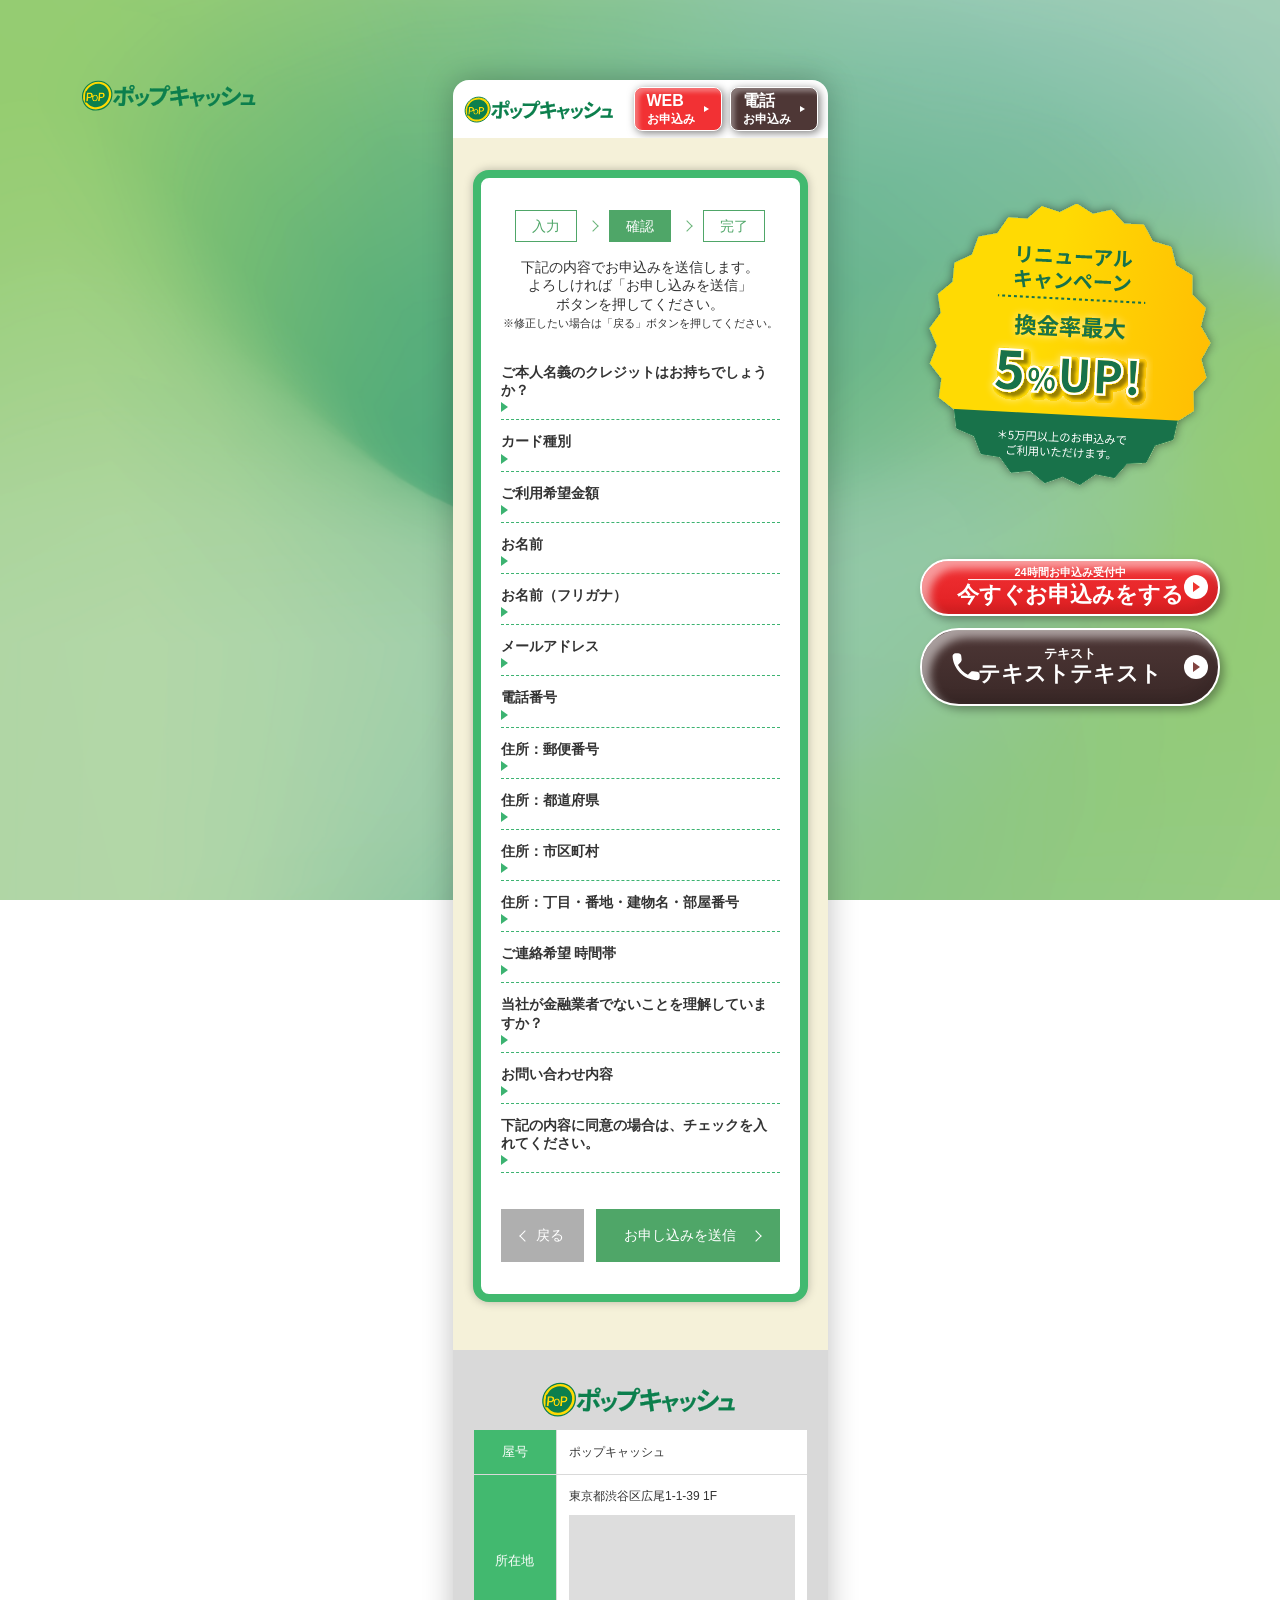
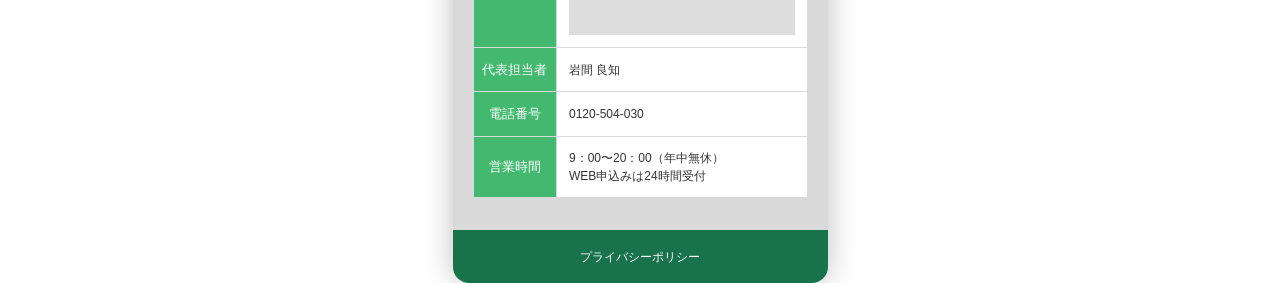
==== commit 7ab15600: "一旦微調整完了" ====
--- a/confirm.html
+++ b/confirm.html
@@ -19,6 +19,35 @@
 </head>
 
 <body>
+  <!-- pc版レイアウト -->
+  <div class="pc-layout">
+    <!-- 左上ロゴ -->
+    <div class="pc-logo">
+      <img src="img/common-logo.svg" alt="ポップキャッシュ">
+    </div>  
+
+    <!-- 右側 -->
+    <div class="pc-side">  
+      <img src="img/pc-badge.svg" class="pc-badge" alt="換金率最大5%UP!">  
+      <div class="ctaArea__buttons">
+        <a href="#form" class="ctaBtn ctaBtn--primary">
+          <span class="ctaBtn__sub">今すぐのお申込みで最短 <strong class="js-time"></strong> にお振込み</span>
+          <span class="ctaBtn__main">今すぐお申込みをする</span>
+        </a>
+        <a href="#" class="ctaBtn ctaBtn--dark">
+          <span class="ctaBtn__icon">
+            <img src="img/phone.svg" alt="">
+          </span>
+          <span class="ctaBtn__sub__dark">テキスト</span>
+          <span class="ctaBtn__main__dark">テキストテキスト</span>
+        </a>
+      </div> 
+    </div>  
+  </div>
+
+  <!-- sp版メイン -->
+ <div class="pc-center">
+  <div class="sp-wrapper">  
   <div class="wrapper">
 
   <!-- Header -->
@@ -224,7 +253,8 @@
         </div>
       </div>
     </div>
-
+  </div>
+  </div>
     <!-- JS -->
     <script src="https://cdn.jsdelivr.net/npm/swiper@11/swiper-bundle.min.js"></script>
     <script src="js/main.js"></script>
@@ -241,7 +271,17 @@
         document.querySelector('.js-card').textContent =
           data.card === 'yes' ? 'はい' : 'いいえ';
 
-        document.querySelector('.js-cardType').textContent = data.cardType || '';
+        const cardTypeMap = {
+          card: 'クレジットカード',
+          paidy1: 'Paidy（Apple専用枠）',
+          paidy2: 'Paidy（後払い）',
+          bundle: 'バンドル',
+          au: 'au PAY',
+          mercari: 'メルカード'
+        };
+        document.querySelector('.js-cardType').textContent =
+          cardTypeMap[data.cardType] || 'ー';
+
         document.querySelector('.js-amount').textContent = data.amount + '万円';
 
         document.querySelector('.js-fullname').textContent = data.fullname || '';
@@ -263,7 +303,9 @@
         document.querySelector('.js-content').textContent = data.content || 'ー';
 
         document.querySelector('.js-agree').textContent =
-          data.agreement === 'yes' ? '同意する' : 'ー';
+          data.agreement === 'yes'
+            ? '副業や投資目的での第三者への支払いではない。'
+            : 'ー';
       }
     </script>
 
--- a/css/style.css
+++ b/css/style.css
@@ -33,7 +33,6 @@
   font-family: "Noto Sans JP", sans-serif;
   color: #333;
   line-height: 1.3;
-  background: #f5f5f5;
 }
 
 /* =========================
@@ -1156,6 +1155,12 @@
   padding: 18px 8px 12px;
   font-size: 16px;
 }
+@media screen and (max-width:375px) { 
+  .compare__col--label .cell{
+    font-size: 14px;
+  }
+}
+
 .compare__col--label .cell span{
   font-size: 12px;
 }
@@ -1193,6 +1198,11 @@
   border-bottom:1px solid #fff;
   padding: 13px 0 8px;
 }
+@media screen and (max-width:375px) { 
+  .compare__col--main .cell {
+    font-size: 21px;
+  }
+}
 
 .compare__col--main .cell span{
   font-size:12px;
@@ -1249,6 +1259,11 @@
   font-size: 20px;
   color: gray;
 }
+@media screen and (max-width:375px) { 
+  .compare__col--sub .cell {
+    font-size: 18px;
+  }
+}
 
 .compare__col--sub .cell .percent{
   font-size: 12px;
@@ -1306,6 +1321,7 @@
   max-width: 375px;
   margin: 0 auto;
   padding: 40px 20px 165px;
+  background: #fff;
 }
 
 .flow__inner img {
@@ -1330,7 +1346,7 @@
   width: 100%;
   max-width: 375px;
   margin: 0 auto;
-  padding: 0 20px 40px;
+  padding: 0 0 40px 20px;
   background: #E3EFE7;
   position: relative;
   overflow: visible;
@@ -1700,6 +1716,7 @@
   width: 100%;
   max-width: 375px;
   margin: 0 auto;
+  background: #fff;
 }
 
 .faq .section-title {
@@ -2437,10 +2454,6 @@
    form error（Figma準拠）
 ========================= */
 
-/* 親 */
-.formItem.is-error {
-}
-
 /* input / textarea */
 .formItem.is-error .formItem__input {
   border: 1px solid #FF1D2D;
@@ -2674,6 +2687,10 @@
   padding: 32px 24px;
 }
 
+.modal__inner p {
+  font-size: 14px;
+}
+
 /* タイトル */
 .modal__title {
   font-size: 20px;
@@ -2688,6 +2705,7 @@
   font-size: 14px;
   line-height: 1.5;
   color: #000;
+  margin-bottom: 32px;
 }
 
 /* リスト */
@@ -2740,9 +2758,13 @@
 /* 戻るボタン */
 .form__submit_confirm .back-button {
   flex: 0 0 30%;
-  background: #A9A9A9;
+  background: #afafaf;
   color: #fff;
   padding-left: 28px;
+}
+
+.form__submit_confirm .back-button:hover {
+  background: gray;
 }
 
 /* ← */
@@ -2823,3 +2845,206 @@
   border-top: 5px solid transparent;
   border-bottom: 5px solid transparent;
 }
+
+
+/* =========================
+PCレイアウト
+========================= */
+.pc-layout {
+  display: block;
+}
+
+@media screen and (max-width: 992px) {
+  .pc-layout {
+    display: none;
+  }
+
+  body {
+    background: url("../img/pc-background.png") no-repeat center / cover;
+  }
+}
+
+@media screen and (min-width:992px) and (max-width:1200px) {
+  body {
+    overflow-y: scroll;
+  }
+
+  .pc-layout {
+    display: flex;
+    justify-content: center;
+    position: fixed; /* ←これ */
+    top: 0;
+    left: 0;
+    width: 100%;
+    height: 100vh;
+    z-index: 1;
+    pointer-events: none; /* ←重要 */
+    background: url("../img/pc-background.png") no-repeat center / cover;
+  }
+
+  .pc-center {
+    position: relative;
+    z-index: 10;
+    pointer-events: auto; 
+    width: 375px;
+    margin: 80px auto 0;
+  }
+
+  .sp-wrapper {
+    box-shadow: 0 0 30px rgba(0,0,0,0.25);
+    border-radius: 16px;
+    overflow: hidden;
+    z-index: 999;
+  }
+
+  /* 左上ロゴ */
+  .pc-logo {
+    position: absolute;
+    top: 80px;
+    left: 80px;
+    max-width: 320px;
+    width: 100%;
+  }
+  
+  .pc-logo img {
+    width: 180px;
+  }
+
+
+  /* 右側エリア */
+  .pc-side {
+    position: absolute;
+    right: 25px;
+    top: 50%;
+    transform: translateY(-50%);
+    text-align: center;
+    pointer-events: auto;
+  }
+  
+  /* バッジ */
+  .pc-badge {
+    max-width: 270px;
+    width: 100%;
+    margin-bottom: 64px;
+  }
+  
+  /* CTA */
+  .pc-cta {
+    display: flex;
+    flex-direction: column;
+    gap: 16px;
+  }
+  
+  .ctaBtn {
+    display: block;
+    padding: 18px 24px;
+    border-radius: 40px;
+    font-size: 16px;
+    font-weight: bold;
+    text-decoration: none;
+    color: #fff;
+    box-shadow: 0 5px 10px rgba(0,0,0,0.2);
+  }
+  
+  .ctaBtn--red {
+    background: #ff3b3b;
+  }
+  
+  .ctaBtn--brown {
+    background: #5a3c2e;
+  }
+}
+
+/* PCのみ有効 */
+@media screen and (min-width: 1200px) {
+
+  body {
+    overflow-y: scroll;
+  }
+
+  .pc-layout {
+    display: flex;
+    justify-content: center;
+    position: fixed; /* ←これ */
+    top: 0;
+    left: 0;
+    width: 100%;
+    height: 100vh;
+    z-index: 1;
+    pointer-events: none; /* ←重要 */
+    background: url("../img/pc-background.png") no-repeat center / cover;
+  }
+
+  .pc-center {
+    position: relative;
+    z-index: 10;
+    pointer-events: auto; 
+    width: 375px;
+    margin: 80px auto 0;
+  }
+
+  .sp-wrapper {
+    box-shadow: 0 0 30px rgba(0,0,0,0.25);
+    border-radius: 16px;
+    overflow: hidden;
+    z-index: 999;
+  }
+
+  /* 左上ロゴ */
+  .pc-logo {
+    position: absolute;
+    top: 80px;
+    left: 80px;
+    max-width: 320px;
+    width: 100%;
+  }
+  
+  .pc-logo img {
+    width: 180px;
+  }
+
+
+  /* 右側エリア */
+  .pc-side {
+    position: absolute;
+    right: 60px;
+    top: 50%;
+    transform: translateY(-50%);
+    text-align: center;
+    pointer-events: auto;
+  }
+  
+  /* バッジ */
+  .pc-badge {
+    max-width: 300px;
+    width: 100%;
+    margin-bottom: 64px;
+  }
+  
+  /* CTA */
+  .pc-cta {
+    display: flex;
+    flex-direction: column;
+    gap: 16px;
+  }
+  
+  .ctaBtn {
+    display: block;
+    padding: 18px 24px;
+    border-radius: 40px;
+    font-size: 16px;
+    font-weight: bold;
+    text-decoration: none;
+    color: #fff;
+    box-shadow: 0 5px 10px rgba(0,0,0,0.2);
+  }
+  
+  .ctaBtn--red {
+    background: #ff3b3b;
+  }
+  
+  .ctaBtn--brown {
+    background: #5a3c2e;
+  }
+
+}
--- a/css/component.css
+++ b/css/component.css
@@ -172,3 +172,22 @@
   width: 100%;
   height: 100%;
 }
+
+@media screen and (min-width:992px) and (max-width:1200px) {
+  .pc-side .ctaBtn--primary::before,
+  .pc-side .ctaBtn--primary::after,
+  .pc-side .ctaBtn--dark::before,
+  .pc-side .ctaBtn--dark::after {
+    display: none;
+  }
+
+  .pc-side .ctaBtn__main {
+    font-size: 20px;
+    margin-left: 20px;
+  }
+
+  .pc-side .ctaBtn__main__dark {
+    font-size: 20px;
+    margin-left: 20px;
+  }
+}
